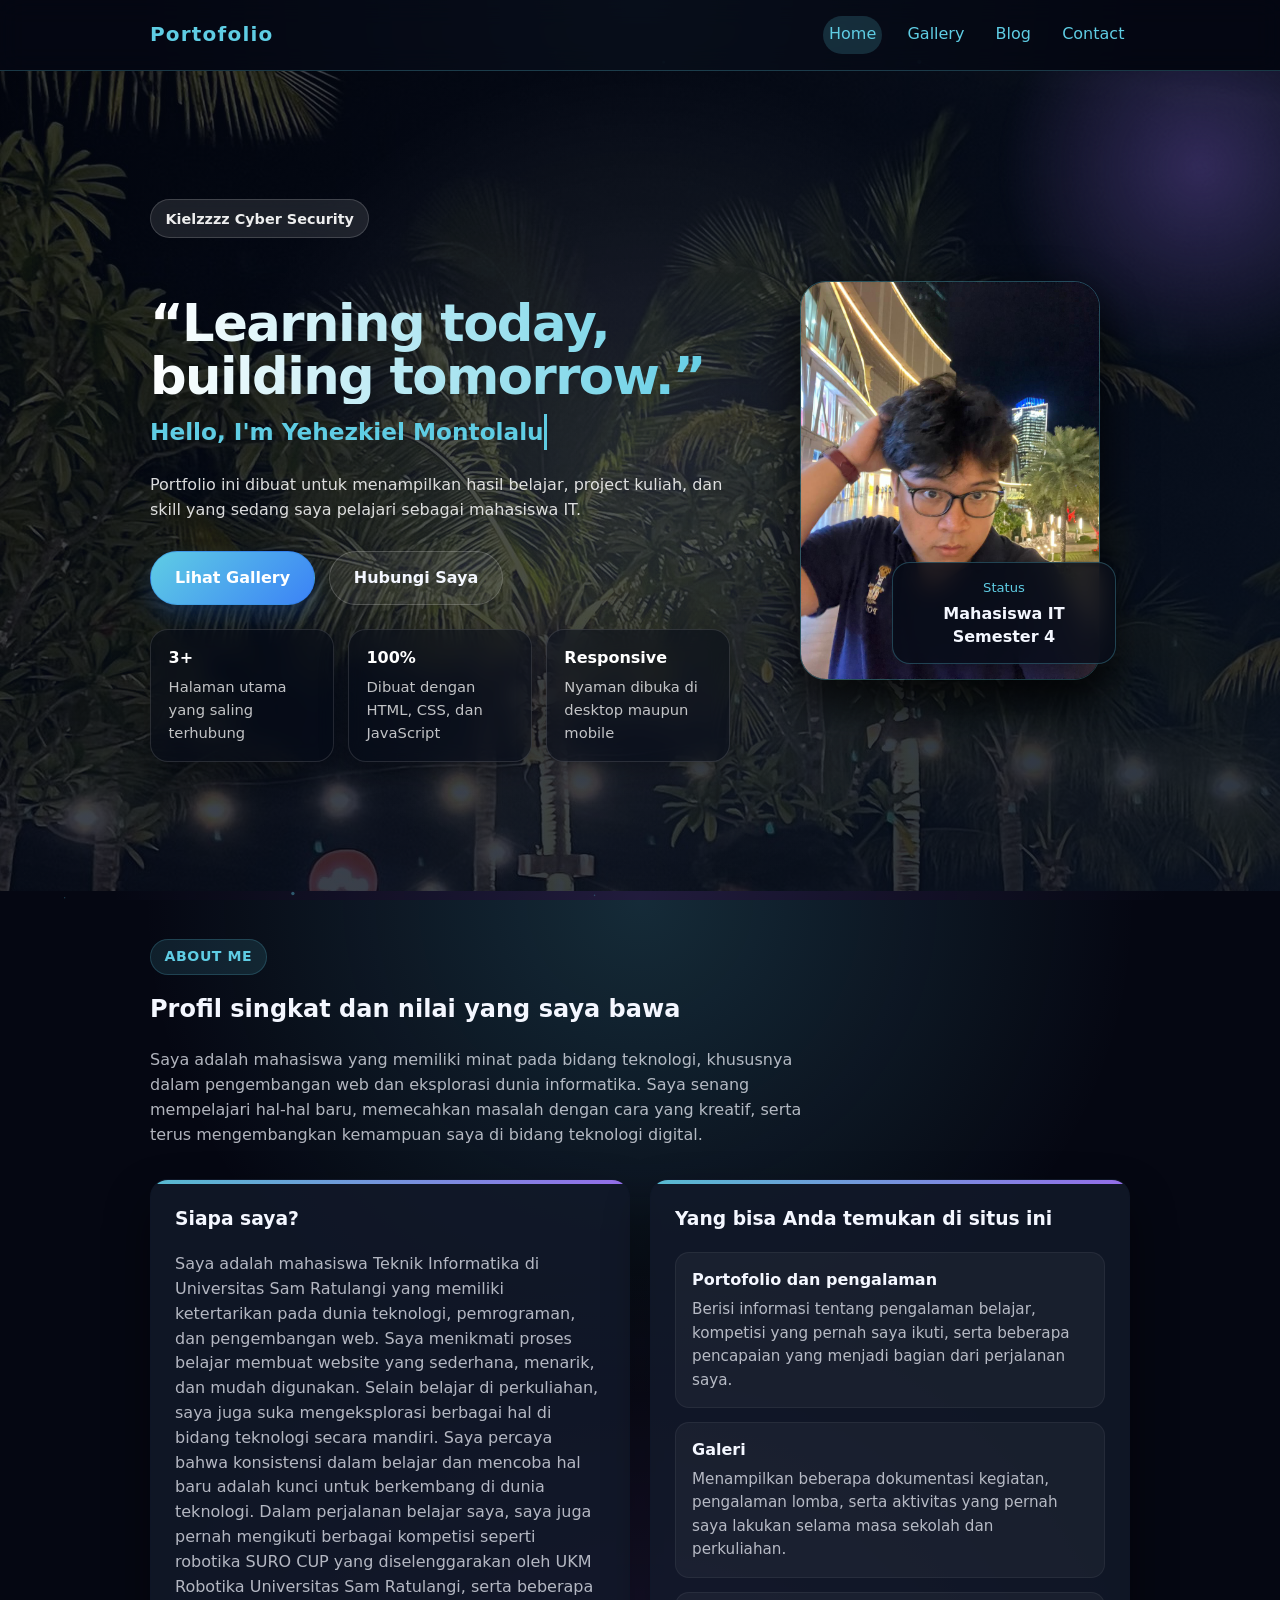
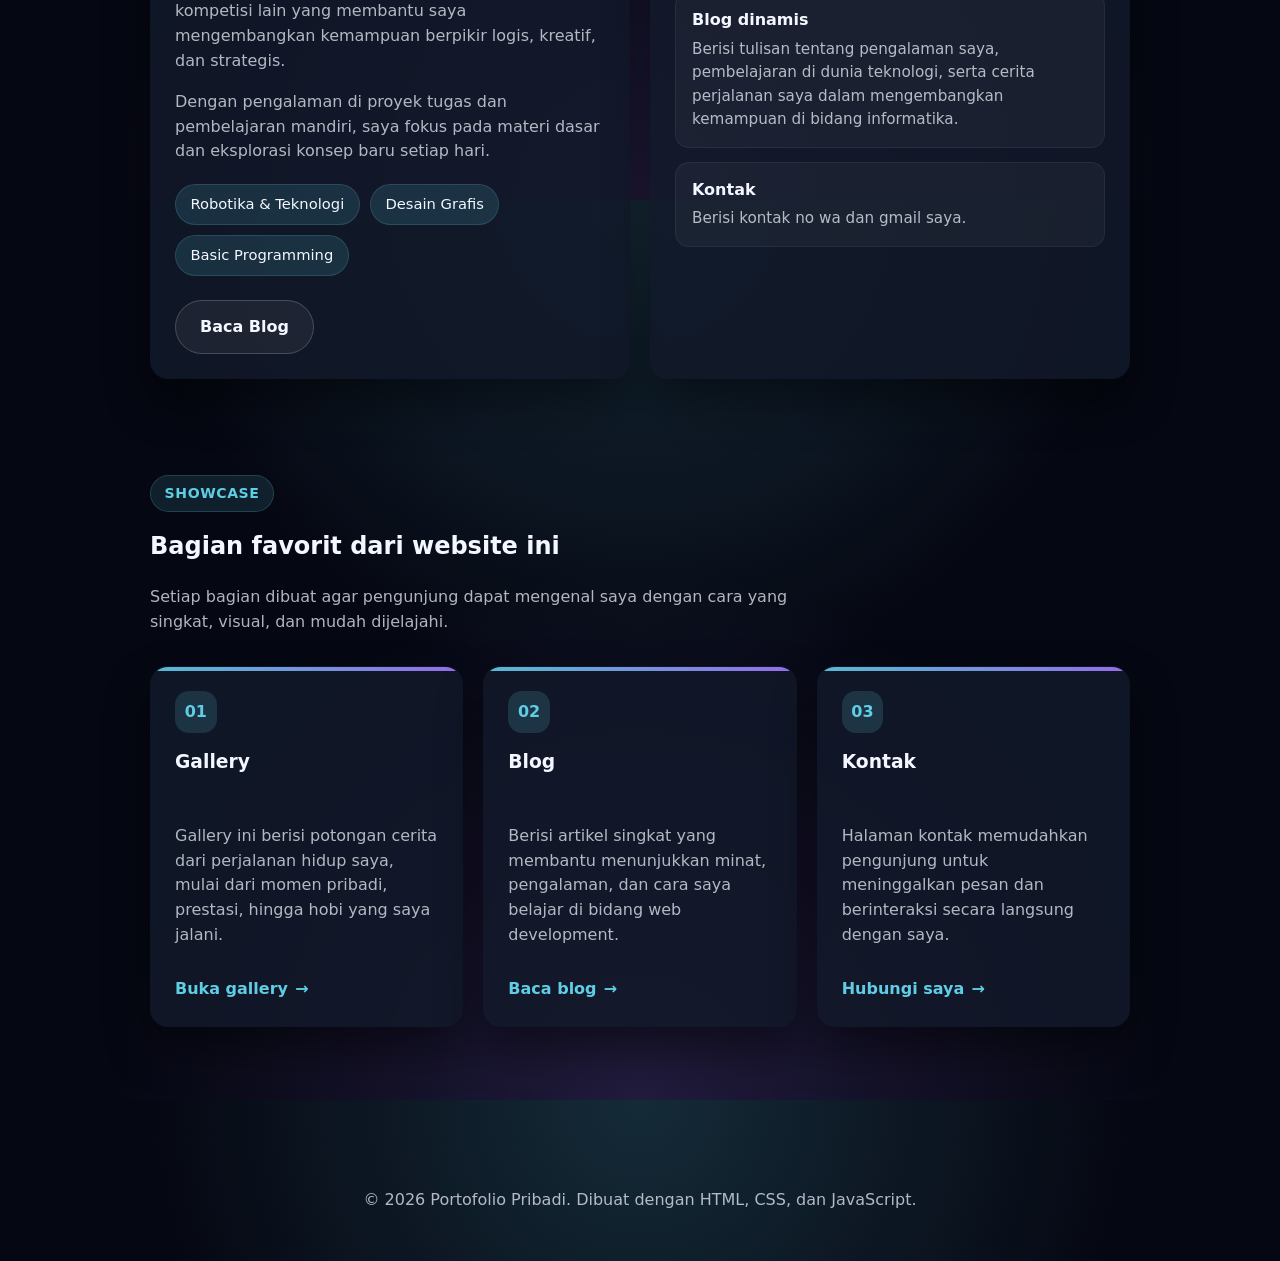
==== INDEX.HTML @ 1a472ebe "first commit" ====
<!DOCTYPE html>
<html lang="id">
  <head>
    <meta charset="UTF-8" />
    <meta name="viewport" content="width=device-width, initial-scale=1.0" />
    <title>Beranda • Portofolio</title>
    <link rel="stylesheet" href="css/styles.css" />
  </head>
  <body class="home-page">
    <header>
      <div class="container navbar">
        <a class="nav-brand" href="index.html">Portofolio</a>
        <button class="toggle-menu" type="button" aria-label="Toggle navigation">
          <svg viewBox="0 0 24 24" fill="none" stroke="currentColor" stroke-width="2" stroke-linecap="round" stroke-linejoin="round">
            <path d="M4 6h16" />
            <path d="M4 12h16" />
            <path d="M4 18h16" />
          </svg>
        </button>
        <nav class="nav-links" aria-label="Primary">
          <a href="index.html">Home</a>
          <a href="gallery.html">Gallery</a>
          <a href="blog.html">Blog</a>
          <a href="contact.html">Contact</a>
        </nav>
      </div>
    </header>

    <main>
      <section class="hero">
        <div class="container">
          <div class="hero-text">
            <span class="hero-badge">Kielzzzz Cyber Security</span>
            <h1>“Learning today, building tomorrow.”</h1>
            <h2>Hello, I'm Yehezkiel Montolalu</h2>
            <p>
              Portfolio ini dibuat untuk menampilkan hasil belajar, project kuliah, 
              dan skill yang sedang saya pelajari sebagai mahasiswa IT.
            </p>
            <div class="hero-actions">
              <a class="btn" href="gallery.html">Lihat Gallery</a>
              <a class="btn btn-secondary" href="contact.html">Hubungi Saya</a>
            </div>
            <div class="hero-stats" aria-label="Ringkasan singkat profil">
              <div class="stat-item">
                <strong>3+</strong>
                <span>Halaman utama yang saling terhubung</span>
              </div>
              <div class="stat-item">
                <strong>100%</strong>
                <span>Dibuat dengan HTML, CSS, dan JavaScript</span>
              </div>
              <div class="stat-item">
                <strong>Responsive</strong>
                <span>Nyaman dibuka di desktop maupun mobile</span>
              </div>
            </div>
          </div>
          <div class="hero-figure">
            <img src="image/Kielzzzz.jpeg" alt="Foto Yehezkiel C.C.A. Montolalu" />
            <div class="figure-badge">
              <span>Status</span>
              <strong>Mahasiswa IT Semester 4</strong>
            </div>
          </div>
        </div>
      </section>

      <section class="section" id="about">
        <div class="container reveal">
          <div class="section-heading">
            <span class="section-kicker">About me</span>
            <h2>Profil singkat dan nilai yang saya bawa</h2>
            <p>
              Saya adalah mahasiswa yang memiliki minat pada bidang teknologi, khususnya dalam pengembangan web dan eksplorasi dunia informatika. 
              Saya senang mempelajari hal-hal baru, memecahkan masalah dengan cara yang kreatif, serta terus mengembangkan kemampuan saya di bidang teknologi digital.
            </p>
          </div>
          <div class="grid grid-2">
            <div class="card card-soft">
              <h3>Siapa saya?</h3>
              <p>
                Saya adalah mahasiswa Teknik Informatika di Universitas Sam Ratulangi yang memiliki ketertarikan pada dunia teknologi, pemrograman, dan pengembangan web. 
                Saya menikmati proses belajar membuat website yang sederhana, menarik, dan mudah digunakan. Selain belajar di perkuliahan, saya juga suka mengeksplorasi berbagai hal di bidang teknologi secara mandiri. 
                Saya percaya bahwa konsistensi dalam belajar dan mencoba hal baru adalah kunci untuk berkembang di dunia teknologi. Dalam perjalanan belajar saya, 
                saya juga pernah mengikuti berbagai kompetisi seperti robotika SURO CUP yang diselenggarakan oleh UKM Robotika Universitas Sam Ratulangi, serta beberapa kompetisi lain yang membantu saya mengembangkan kemampuan berpikir logis, kreatif, dan strategis.
              </p>
              <p>
                Dengan pengalaman di proyek tugas dan pembelajaran mandiri, saya fokus pada
                materi dasar dan eksplorasi konsep baru setiap hari.
              </p>
              <div class="chip-list" aria-label="Keahlian utama">
                <span class="chip">Robotika & Teknologi</span>
                <span class="chip">Desain Grafis</span>
                <span class="chip">Basic Programming</span>
              </div>
              <a class="btn btn-secondary" href="blog.html">Baca Blog</a>
            </div>
            <div class="card feature-card">
              <h3>Yang bisa Anda temukan di situs ini</h3>
              <ul class="feature-list">
                <li>
                  <strong>Portofolio dan pengalaman</strong>
                  <span>Berisi informasi tentang pengalaman belajar, kompetisi yang pernah saya ikuti, 
                    serta beberapa pencapaian yang menjadi bagian dari perjalanan saya.</span>
                </li>
                <li>
                  <strong>Galeri</strong>
                  <span>Menampilkan beberapa dokumentasi kegiatan, pengalaman lomba, 
                    serta aktivitas yang pernah saya lakukan selama masa sekolah dan perkuliahan.</span>
                </li>
                <li>
                  <strong>Blog dinamis</strong>
                  <span>Berisi tulisan tentang pengalaman saya, pembelajaran di dunia teknologi, 
                    serta cerita perjalanan saya dalam mengembangkan kemampuan di bidang informatika.</span>
                </li>
                <li>
                  <strong>Kontak</strong>
                  <span>Berisi kontak no wa dan gmail saya.</span>
                </li>
              </ul>
            </div>
          </div>
        </div>
      </section>

      <section class="section" id="showcase">
        <div class="container reveal">
          <div class="section-heading">
            <span class="section-kicker">Showcase</span>
            <h2>Bagian favorit dari website ini</h2>
            <p>
              Setiap bagian dibuat agar pengunjung dapat mengenal saya dengan cara yang singkat,
              visual, dan mudah dijelajahi.
            </p>
          </div>
          <div class="grid grid-3">
            <div class="card project-card">
              <span class="project-number">01</span>
              <h3>Gallery</h3>
              <p>
                Gallery ini berisi potongan cerita dari perjalanan hidup saya, mulai dari momen pribadi, prestasi, hingga hobi yang saya jalani.              </p>
              <a class="text-link" href="gallery.html">Buka gallery</a>
            </div>
            <div class="card project-card">
              <span class="project-number">02</span>
              <h3>Blog</h3>
              <p>
                Berisi artikel singkat yang membantu menunjukkan minat, pengalaman, dan cara saya
                belajar di bidang web development.
              </p>
              <a class="text-link" href="blog.html">Baca blog</a>
            </div>
            <div class="card project-card">
              <span class="project-number">03</span>
              <h3>Kontak</h3>
              <p>
                Halaman kontak memudahkan pengunjung untuk meninggalkan pesan dan berinteraksi secara
                langsung dengan saya.
              </p>
              <a class="text-link" href="contact.html">Hubungi saya</a>
            </div>
          </div>
        </div>
      </section>
    </main>

    <footer class="footer">
      <div class="container">
        <p>
          &copy; <span id="current-year"></span> Portofolio Pribadi. Dibuat dengan HTML, CSS,
          dan JavaScript.
        </p>
      </div>
    </footer>

    <script src="js/main.js"></script>
  </body>
</html>
---- css/styles.css ----
/* Main stylesheet for Personal Homepage */
:root {
  --bg: #050712;
  --card: rgba(18, 25, 42, 0.85);
  --text: #f4f7ff;
  --muted: rgba(244, 247, 255, 0.72);
  --accent: #5fcde4;
  --accent-2: #a277ff;
  --shadow: 0 22px 45px rgba(0, 0, 0, 0.45);
  --radius: 18px;
  --max-width: 980px;
  --font-sans: system-ui, -apple-system, BlinkMacSystemFont, "Segoe UI", sans-serif;
}

* {
  box-sizing: border-box;
}

html, body {
  height: 100%;
}

html {
  scroll-behavior: smooth;
}
#particles-bg {
  position: fixed;
  top: 0;
  left: 0;
  width: 100%;
  height: 100%;
  z-index: -1;
  pointer-events: none;
}

body {
  margin: 0;
  font-family: var(--font-sans);
  background: radial-gradient(circle at top, rgba(95, 205, 228, 0.18), transparent 45%),
    radial-gradient(circle at bottom, rgba(162, 119, 255, 0.18), transparent 48%),
    var(--bg);
  color: var(--text);
  line-height: 1.55;
  min-height: 100vh;
}

header {
  position: sticky;
  top: 0;
  z-index: 20;
  background: rgba(4, 7, 18, 0.78);
  border-bottom: 1px solid rgba(95, 205, 228, 0.25);
  backdrop-filter: blur(12px);
}

img {
  max-width: 100%;
  display: block;
}

a {
  color: var(--accent);
  text-decoration: none;
}

a:hover {
  text-decoration: underline;
}

.container {
  width: min(94%, var(--max-width));
  margin: 0 auto;
}

.navbar {
  display: flex;
  align-items: center;
  justify-content: space-between;
  padding: 1rem 0;
}

.nav-brand {
  font-weight: 700;
  letter-spacing: 0.06em;
  font-size: 1.25rem;
}

.nav-links {
  display: flex;
  gap: 1.25rem;
  align-items: center;
}

.nav-links a {
  padding: 0.4rem 0.35rem;
  border-radius: 999px;
  font-weight: 500;
  transition: background 160ms ease, transform 160ms ease;
}

.nav-links a:hover,
.nav-links a.active {
  background: rgba(95, 205, 228, 0.18);
}

.toggle-menu {
  display: none;
  background: none;
  border: none;
  cursor: pointer;
  padding: 0.35rem;
  color: inherit;
}

.toggle-menu svg {
  width: 1.5rem;
  height: 1.5rem;
}

main {
  padding: 2.5rem 0 4rem;
}

.home-page main {
  padding-top: 0;
}

.section {
  padding: 3rem 0;
}

.section-heading {
  max-width: 42rem;
  margin-bottom: 2rem;
}

.section-kicker {
  display: inline-flex;
  align-items: center;
  gap: 0.45rem;
  padding: 0.4rem 0.85rem;
  border-radius: 999px;
  margin-bottom: 1rem;
  background: rgba(95, 205, 228, 0.12);
  border: 1px solid rgba(95, 205, 228, 0.2);
  color: var(--accent);
  font-size: 0.88rem;
  font-weight: 700;
  letter-spacing: 0.04em;
  text-transform: uppercase;
}

.section-heading p {
  color: var(--muted);
  margin-bottom: 0;
}

.section h1,
.section h2 {
  margin-top: 0;
}

.hero {
  min-height: calc(100vh - 80px);
  display: grid;
  place-items: center;
  text-align: center;
  padding: 4rem 1rem;
  position: relative;
  overflow: hidden;
  background: linear-gradient(135deg, rgba(2, 6, 18, 0.72), rgba(7, 16, 31, 0.84)), url('../image/bckground.jpeg') center/cover no-repeat;
  animation: heroGlow 18s ease-in-out infinite;
}

.hero::before {
  content: "";
  position: absolute;
  inset: 0;
  background: radial-gradient(circle, rgba(255, 255, 255, 0.12), transparent 55%);
  opacity: 0.9;
  mix-blend-mode: screen;
  pointer-events: none;
}

.hero::after {
  content: "";
  position: absolute;
  width: 26rem;
  height: 26rem;
  right: -8rem;
  top: -7rem;
  border-radius: 50%;
  background: radial-gradient(circle, rgba(162, 119, 255, 0.28), transparent 68%);
  filter: blur(6px);
  pointer-events: none;
}

.hero > .container {
  position: relative;
  z-index: 1;
  display: grid;
  grid-template-columns: minmax(0, 1fr) minmax(0, 360px);
  gap: 2.5rem;
  align-items: center;
}

.hero-text {
  text-align: left;
}

.hero-badge {
  display: inline-flex;
  align-items: center;
  padding: 0.45rem 0.9rem;
  margin-bottom: 1rem;
  border-radius: 999px;
  background: rgba(255, 255, 255, 0.1);
  border: 1px solid rgba(255, 255, 255, 0.16);
  color: rgba(255, 255, 255, 0.92);
  font-size: 0.9rem;
  font-weight: 600;
  backdrop-filter: blur(10px);
}

.hero-text h1 {
  font-size: clamp(2.4rem, 4vw, 3.8rem);
  letter-spacing: -0.03em;
  line-height: 1.05;
  margin-bottom: 0.6rem;
  color: transparent;
  background: linear-gradient(90deg, #fff, var(--accent), #fff);
  background-size: 200% auto;
  -webkit-background-clip: text;
  background-clip: text;
  -webkit-text-fill-color: transparent;
  animation: gradientText 5s ease infinite;
}

@keyframes gradientText {
  0% { background-position: 0% 50%; }
  50% { background-position: 100% 50%; }
  100% { background-position: 0% 50%; }
}


.reveal {
  opacity: 0;
  transform: translateY(30px);
  transition: all 0.8s cubic-bezier(0.5, 0, 0, 1);
}

.reveal.active {
  opacity: 1;
  transform: translateY(0);
}

@keyframes floatAnim {
  0% { transform: translateY(0px); }
  50% { transform: translateY(-15px); }
  100% { transform: translateY(0px); }
}


.hero-text h2 {
  margin: 0 0 1rem;
  color: var(--accent);
  font-size: clamp(1.1rem, 2vw, 1.45rem);
  font-weight: 600;
  display: inline-block;
  overflow: hidden;
  white-space: nowrap;
  border-right: 0.15em solid var(--accent);
  animation: typing 3s steps(40, end), blink-caret 0.75s step-end infinite;
}

@keyframes typing {
  from { width: 0 }
  to { width: 100% }
}

@keyframes blink-caret {
  from, to { border-color: transparent }
  50% { border-color: var(--accent) }
}

.hero-text p {
  max-width: 42rem;
  margin: 0 0 1.75rem;
  color: rgba(255, 255, 255, 0.85);
}

.hero-actions {
  display: flex;
  flex-wrap: wrap;
  gap: 0.85rem;
  margin-bottom: 1.5rem;
}

.hero-stats {
  display: grid;
  grid-template-columns: repeat(3, minmax(0, 1fr));
  gap: 0.85rem;
  max-width: 48rem;
}

.stat-item {
  padding: 1rem 1.1rem;
  border-radius: 18px;
  background: rgba(7, 12, 24, 0.56);
  border: 1px solid rgba(255, 255, 255, 0.12);
  box-shadow: 0 12px 30px rgba(0, 0, 0, 0.22);
  backdrop-filter: blur(10px);
}

.stat-item strong {
  display: block;
  margin-bottom: 0.35rem;
  font-size: 1rem;
  color: #fff;
}

.stat-item span {
  display: block;
  font-size: 0.92rem;
  color: rgba(255, 255, 255, 0.75);
}

.hero-figure {
  position: relative;
  width: 100%;
  max-width: 300px;
  margin: 0 auto;
}

.hero-figure img {
  width: 100%;
  border-radius: 26px;
  border: 1px solid rgba(95, 205, 228, 0.32);
  box-shadow: 0 22px 40px rgba(0, 0, 0, 0.55);
  filter: drop-shadow(0 10px 20px rgba(0, 0, 0, 0.35));
  animation: floatAnim 6s ease-in-out infinite;
  transition: transform 240ms ease, filter 240ms ease;
}

.hero-figure img:hover {
  transform: translateY(-6px) scale(1.01);
  filter: drop-shadow(0 16px 28px rgba(0, 0, 0, 0.55));
}

.figure-badge {
  position: absolute;
  right: -1rem;
  bottom: 1rem;
  max-width: 14rem;
  padding: 0.95rem 1rem;
  border-radius: 18px;
  background: rgba(7, 12, 24, 0.82);
  border: 1px solid rgba(95, 205, 228, 0.28);
  box-shadow: 0 18px 30px rgba(0, 0, 0, 0.35);
  backdrop-filter: blur(12px);
}

.figure-badge span {
  display: block;
  margin-bottom: 0.3rem;
  color: var(--accent);
  font-size: 0.82rem;
}

.figure-badge strong {
  display: block;
  line-height: 1.4;
}

@media (max-width: 900px) {
  .hero > .container {
    grid-template-columns: 1fr;
  }

  .hero-text {
    text-align: center;
  }

  .hero-text p {
    margin: 0 auto 1.75rem;
  }

  .hero-actions {
    justify-content: center;
  }

  .hero-stats {
    grid-template-columns: 1fr;
  }

  .hero-figure {
    opacity: 0.95;
  }

  .figure-badge {
    right: 0;
  }
}

.btn {
  display: inline-flex;
  align-items: center;
  justify-content: center;
  gap: 0.55rem;
  padding: 0.85rem 1.5rem;
  border-radius: 999px;
  border: 1px solid rgba(29, 110, 223, 0.35);
  background: linear-gradient(135deg, var(--accent), #3b82f6);
  color: #fff;
  cursor: pointer;
  font-weight: 600;
  box-shadow: 0 12px 24px rgba(29, 110, 223, 0.24);
  transition: transform 150ms ease, background 160ms ease, box-shadow 160ms ease;
}

.btn:hover {
  transform: translateY(-2px);
  background: linear-gradient(135deg, #76dced, #4f8fff);
  box-shadow: 0 16px 28px rgba(29, 110, 223, 0.3);
  text-decoration: none;
}

.btn-secondary {
  background: rgba(255, 255, 255, 0.06);
  border-color: rgba(255, 255, 255, 0.18);
  color: var(--text);
  box-shadow: none;
}

.btn-secondary:hover {
  background: rgba(255, 255, 255, 0.12);
}

.grid {
  display: grid;
  gap: 1.25rem;
}

.grid-2 {
  grid-template-columns: repeat(2, minmax(0, 1fr));
}

.grid-3 {
  grid-template-columns: repeat(3, minmax(0, 1fr));
}

.card {
  padding: 1.5rem;
  border-radius: var(--radius);
  background: var(--card);
  box-shadow: var(--shadow);
  border: 1px solid rgba(13, 27, 42, 0.12);
  position: relative;
  overflow: hidden;
  transition: transform 180ms ease, border-color 180ms ease, box-shadow 180ms ease;
}

.card::before {
  content: "";
  position: absolute;
  inset: 0 0 auto;
  height: 4px;
  background: linear-gradient(90deg, var(--accent), var(--accent-2));
  opacity: 0.9;
}

.card:hover {
  transform: translateY(-6px);
  border-color: rgba(95, 205, 228, 0.22);
  box-shadow: 0 26px 45px rgba(0, 0, 0, 0.35);
}

.card h3 {
  margin-top: 0;
}

.card p {
  color: var(--muted);
}

.chip-list {
  display: flex;
  flex-wrap: wrap;
  gap: 0.65rem;
  margin: 1.25rem 0 1.5rem;
}

.chip {
  padding: 0.5rem 0.9rem;
  border-radius: 999px;
  background: rgba(95, 205, 228, 0.14);
  border: 1px solid rgba(95, 205, 228, 0.18);
  color: var(--text);
  font-size: 0.92rem;
}

.feature-list {
  list-style: none;
  padding: 0;
  margin: 1rem 0 0;
  display: grid;
  gap: 0.85rem;
}

.feature-list li {
  display: grid;
  gap: 0.3rem;
  padding: 0.95rem 1rem;
  border-radius: 14px;
  background: rgba(255, 255, 255, 0.04);
  border: 1px solid rgba(255, 255, 255, 0.06);
}

.feature-list span {
  color: var(--muted);
  font-size: 0.95rem;
}

.project-card {
  display: flex;
  flex-direction: column;
  gap: 0.85rem;
  height: 100%;
}

.project-number {
  display: inline-grid;
  place-items: center;
  width: 2.6rem;
  height: 2.6rem;
  border-radius: 14px;
  background: rgba(95, 205, 228, 0.16);
  color: var(--accent);
  font-weight: 700;
}

.text-link {
  display: inline-flex;
  align-items: center;
  gap: 0.45rem;
  margin-top: auto;
  font-weight: 700;
}

.text-link::after {
  content: "→";
  transition: transform 160ms ease;
}

.text-link:hover {
  text-decoration: none;
}

.text-link:hover::after {
  transform: translateX(4px);
}

.card small {
  color: rgba(244, 247, 255, 0.65);
}

.footer {
  padding: 2rem 0;
  border-top: 1px solid rgba(13, 27, 42, 0.12);
  text-align: center;
  color: var(--muted);
}

.footer a {
  color: var(--muted);
}

@media (max-width: 820px) {
  .grid-2 {
    grid-template-columns: 1fr;
  }
  .grid-3 {
    grid-template-columns: 1fr;
  }
}

@media (max-width: 660px) {
  .nav-links {
    position: fixed;
    inset: 72px 0 0;
    flex-direction: column;
    align-items: flex-start;
    padding: 1.25rem;
    gap: 0.85rem;
    background: rgba(4, 7, 18, 0.95);
    box-shadow: 0 12px 25px rgba(0, 0, 0, 0.45);
    transform: translateY(-200%);
    transition: transform 220ms ease;
  }

  .hero {
    padding-inline: 0;
  }

  .nav-links.open {
    transform: translateY(0);
  }

  .toggle-menu {
    display: block;
  }
}

/* Gallery */
.gallery-grid {
  columns: 3 280px;
  column-gap: 1.5rem;
}

.photo {
  break-inside: avoid;
  margin-bottom: 1.5rem;
  border-radius: 18px;
  overflow: hidden;
  position: relative;
  cursor: pointer;
  border: 1px solid rgba(95, 205, 228, 0.2);
  box-shadow: 0 8px 24px rgba(0, 0, 0, 0.2);
  background: var(--card);
  transition: transform 0.3s ease, box-shadow 0.3s ease, border-color 0.3s ease;
}

.photo:hover {
  transform: translateY(-8px);
  box-shadow: 0 16px 32px rgba(95, 205, 228, 0.25);
  border-color: rgba(95, 205, 228, 0.5);
}

.post-img {
  width: 100%;
  height: 250px;
  object-fit: contain;
  border-radius: 12px;
  margin-bottom: 1rem;
  background: var(--card);
}

.read-more-link {
  display: inline-block;
  margin-top: 1rem;
  color: var(--accent);
  font-weight: 600;
  text-decoration: none;
  transition: transform 0.3s ease;
}

.read-more-link:hover {
  transform: translateX(5px);
}

.photo img, .photo video {
  width: 100%;
  height: auto;
  display: block;
  object-fit: cover;
  transition: transform 0.5s ease;
}

.photo:hover img, .photo:hover video {
  transform: scale(1.05);
}

.photo-overlay {
  position: absolute;
  inset: 0;
  background: linear-gradient(to top, rgba(11, 18, 32, 0.95) 0%, rgba(11, 18, 32, 0.4) 40%, transparent 100%);
  display: flex;
  align-items: flex-end;
  padding: 1.5rem;
  opacity: 0;
  transition: opacity 0.3s ease;
}

.photo:hover .photo-overlay {
  opacity: 1;
}

.photo-overlay-content {
  transform: translateY(20px);
  transition: transform 0.3s ease;
}

.photo:hover .photo-overlay-content {
  transform: translateY(0);
}

.photo-title {
  color: #fff;
  margin: 0 0 0.25rem 0;
  font-size: 1.15rem;
  font-weight: 600;
}

.photo-icon {
  display: inline-flex;
  align-items: center;
  justify-content: center;
  width: 2rem;
  height: 2rem;
  border-radius: 50%;
  background: var(--accent);
  color: #fff;
  margin-bottom: 0.75rem;
}

/* Lightbox */
.lightbox {
  position: fixed;
  inset: 0;
  background: rgba(0, 0, 0, 0.85);
  display: none;
  align-items: center;
  justify-content: center;
  padding: 2rem;
  z-index: 40;
}

.lightbox.open {
  display: flex;
}

.lightbox video,
.lightbox img {
  max-width: 95%;
  max-height: 85%;
  border-radius: var(--radius);
  box-shadow: var(--shadow);
}

.lightbox .caption {
  margin-top: 1rem;
  font-size: 0.95rem;
  color: var(--muted);
  text-align: center;
}

.lightbox .close {
  position: absolute;
  top: 1.25rem;
  right: 1.25rem;
  width: 2.3rem;
  height: 2.3rem;
  display: grid;
  place-items: center;
  border-radius: 999px;
  border: 1px solid rgba(13, 27, 42, 0.18);
  background: rgba(255, 255, 255, 0.92);
  cursor: pointer;
  color: var(--text);
}

.lightbox .close:hover {
  background: rgba(13, 27, 42, 0.9);
}

/* Blog */
.post {
  display: grid;
  gap: 1rem;
}

.post-header {
  display: flex;
  align-items: baseline;
  justify-content: space-between;
  flex-wrap: wrap;
  gap: 0.75rem;
}

.post-header h3 {
  margin: 0;
}

.post-body {
  color: var(--muted);
}

.post-body p {
  margin-top: 0;
}

.read-more {
  display: inline-flex;
  align-items: center;
  gap: 0.5rem;
  color: var(--accent);
  cursor: pointer;
  font-weight: 600;
  border: none;
  background: none;
  padding: 0;
}

.read-more:hover {
  text-decoration: underline;
}

/* Contact */
.contact-grid {
  grid-template-columns: minmax(0, 1fr) minmax(0, 1fr);
  gap: 2rem;
}

@media (max-width: 900px) {
  .contact-grid {
    grid-template-columns: 1fr;
  }
}

form {
  display: grid;
  gap: 1.05rem;
}

label {
  display: flex;
  flex-direction: column;
  gap: 0.35rem;
  font-weight: 600;
  color: var(--text);
}

/* Social Links */
.social-links {
  display: flex;
  flex-direction: column;
  gap: 1rem;
  margin-top: 1rem;
}

.social-item {
  display: flex;
  align-items: center;
  padding: 0.5rem;
  border-radius: 12px;
  background: rgba(255, 255, 255, 0.05);
  border: 1px solid rgba(255, 255, 255, 0.1);
  transition: transform 0.3s ease, background 0.3s ease, box-shadow 0.3s ease;
}

.social-item:hover {
  transform: translateX(10px);
  background: rgba(95, 205, 228, 0.15);
  border-color: rgba(95, 205, 228, 0.3);
  box-shadow: 0 4px 15px rgba(95, 205, 228, 0.2);
}

.social-item img {
  border-radius: 50%;
  margin-right: 0.75rem;
  vertical-align: middle;
}

.social-item a {
  color: var(--text);
  font-weight: 600;
  text-decoration: none;
  transition: color 0.3s ease;
}

.social-item:hover a {
  color: var(--accent);
}

.form-note {
  opacity: 0;
  transition: opacity 300ms ease;
  margin-top: 1rem;
  color: var(--accent);
}

input,
textarea {
  padding: 0.9rem 1rem;
  border-radius: 14px;
  border: 1px solid rgba(95, 205, 228, 0.22);
  background: rgba(4, 7, 18, 0.85);
  color: var(--text);
  resize: vertical;
  min-height: 2.5rem;
}

input:focus,
textarea:focus {
  outline: 2px solid rgba(95, 205, 228, 0.65);
  outline-offset: 2px;
}

.form-note {
  font-size: 0.9rem;
  color: rgba(13, 27, 42, 0.65);
}

@keyframes heroGlow {
  0%,
  100% {
    background-position: 30% 20%, 70% 35%, 0% 0%;
  }
  50% {
    background-position: 25% 25%, 75% 40%, 0% 0%;
  }
}

@media (prefers-reduced-motion: reduce) {
  * {
    transition: none !important;
  }
}
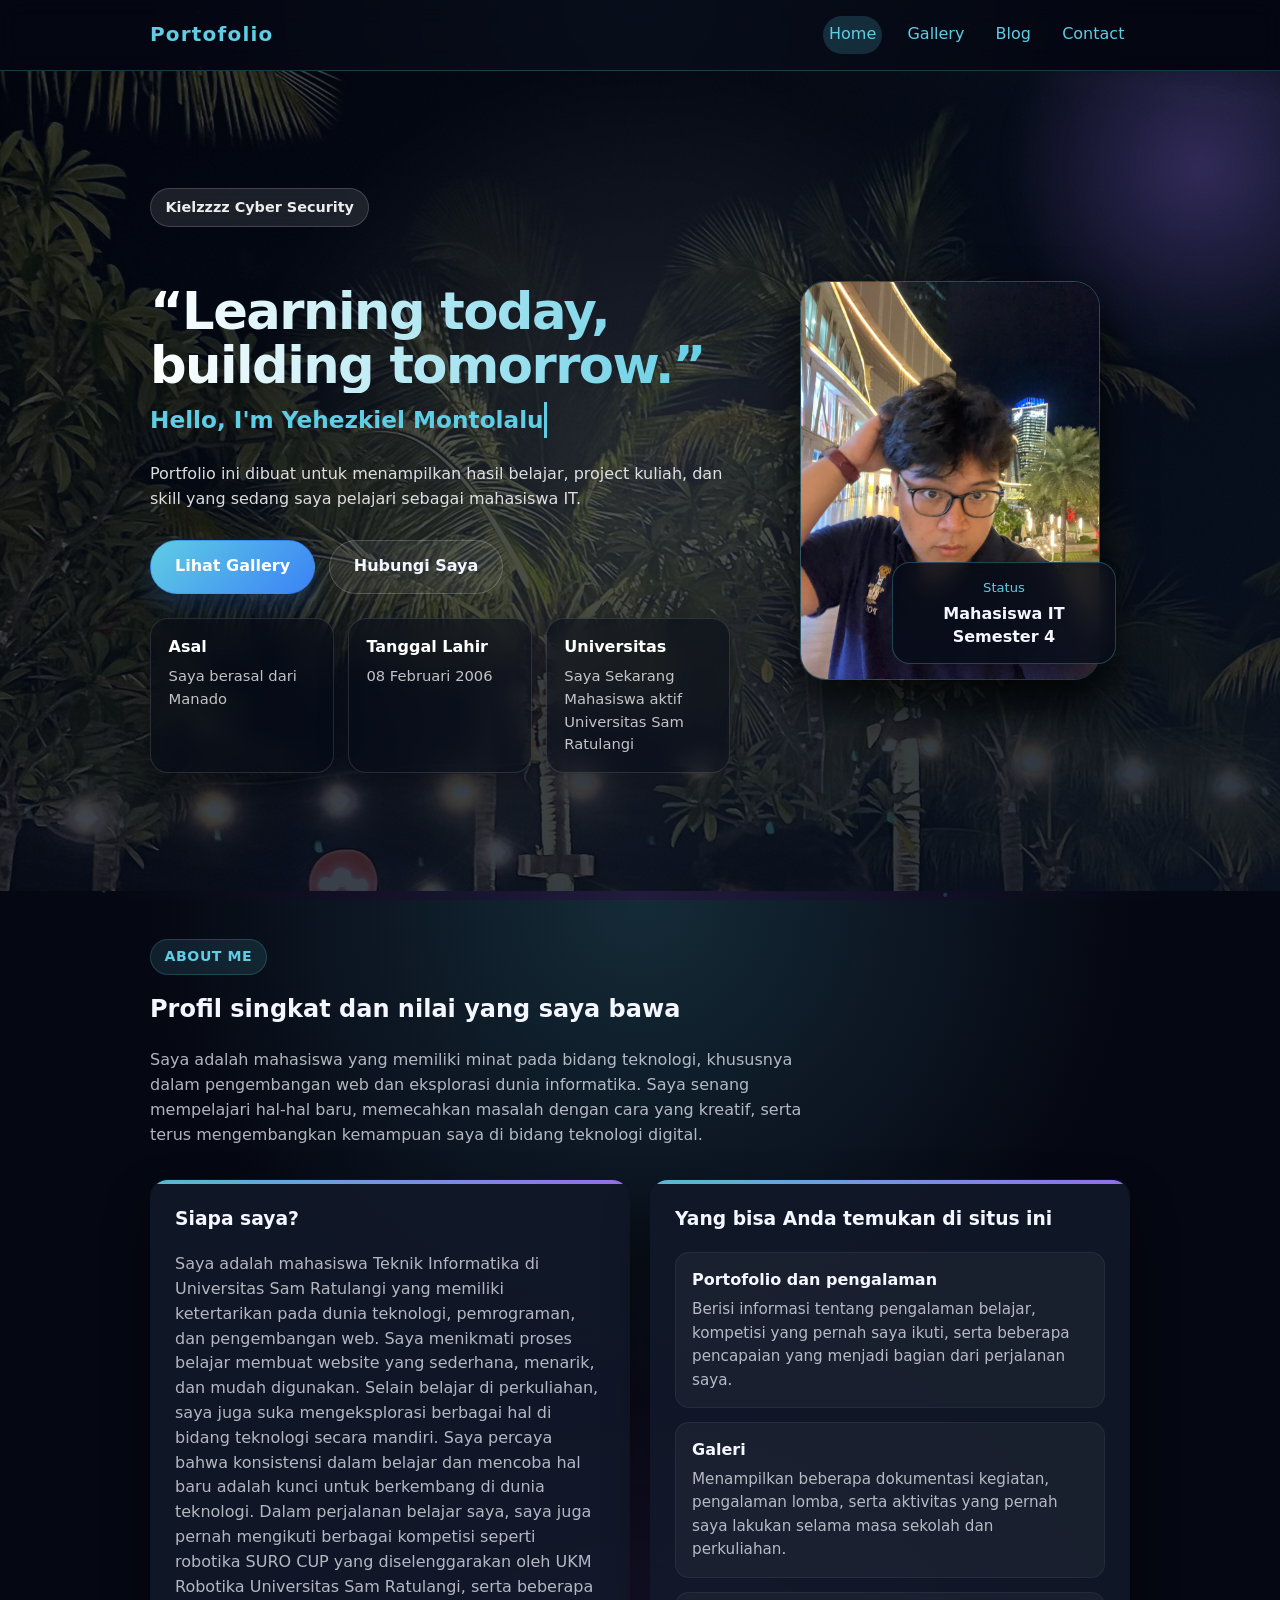
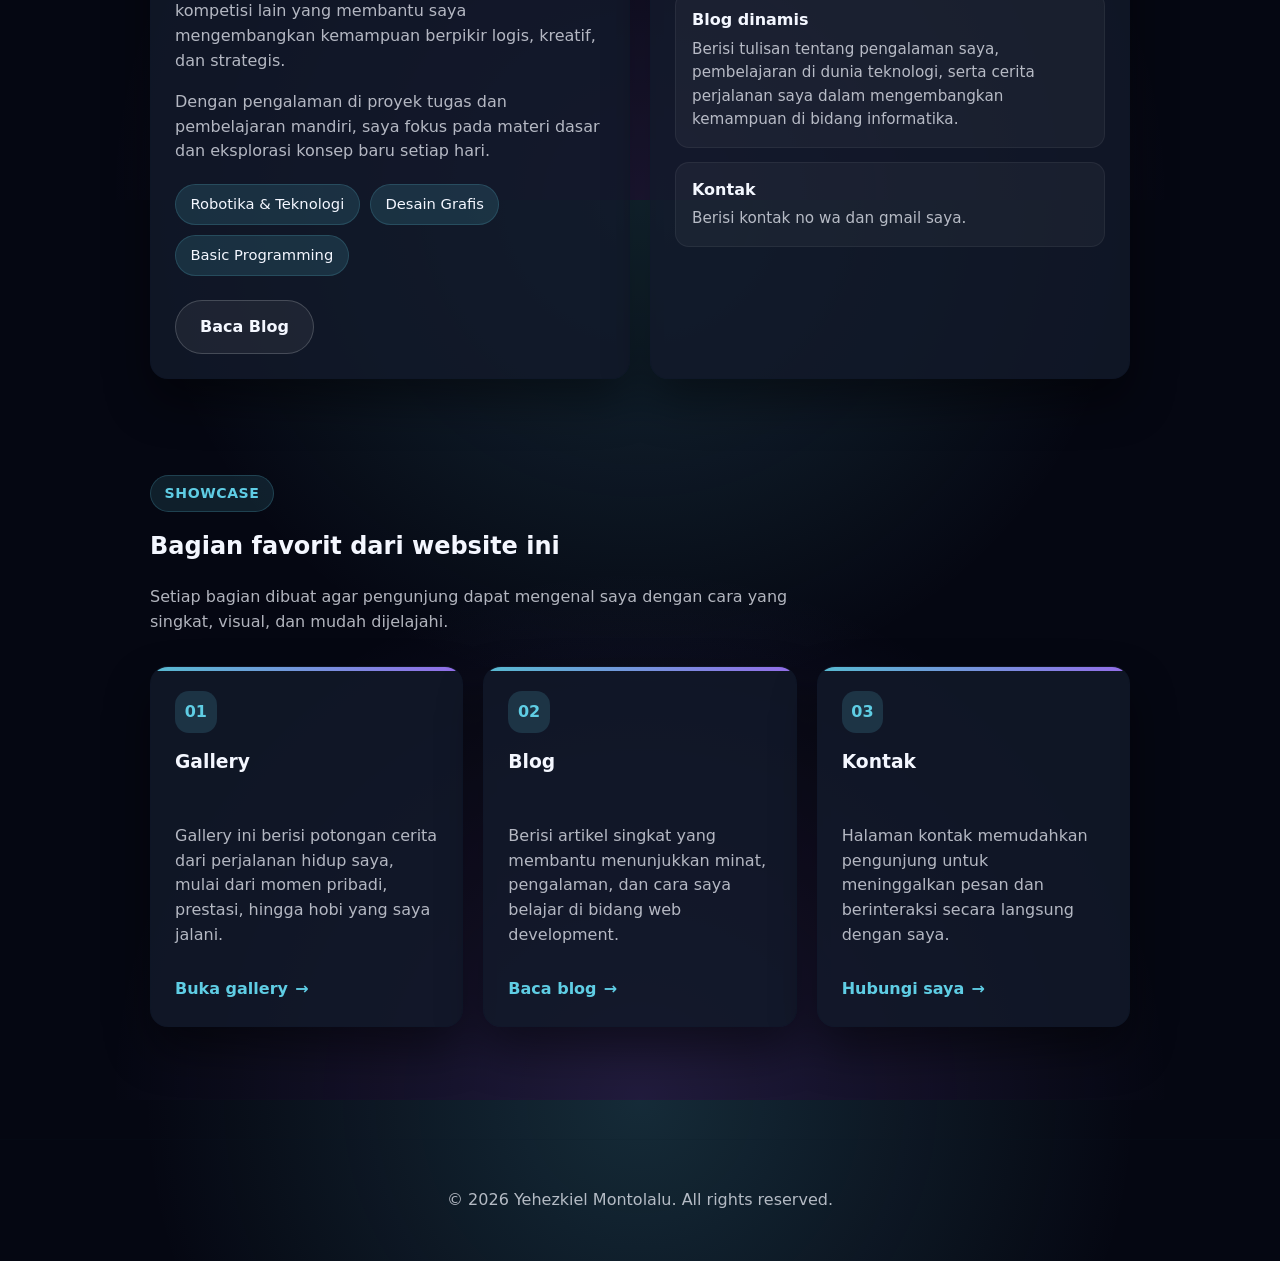
==== commit 6825b547: "updatee" ====
--- a/INDEX.HTML
+++ b/INDEX.HTML
@@ -43,16 +43,16 @@
             </div>
             <div class="hero-stats" aria-label="Ringkasan singkat profil">
               <div class="stat-item">
-                <strong>3+</strong>
-                <span>Halaman utama yang saling terhubung</span>
+                <strong>Asal</strong>
+                <span>Saya berasal dari Manado</span>
               </div>
               <div class="stat-item">
-                <strong>100%</strong>
-                <span>Dibuat dengan HTML, CSS, dan JavaScript</span>
+                <strong>Tanggal Lahir</strong>
+                <span>08 Februari 2006</span>
               </div>
               <div class="stat-item">
-                <strong>Responsive</strong>
-                <span>Nyaman dibuka di desktop maupun mobile</span>
+                <strong>Universitas</strong>
+                <span>Saya Sekarang Mahasiswa aktif Universitas Sam Ratulangi</span>
               </div>
             </div>
           </div>
@@ -168,8 +168,7 @@
     <footer class="footer">
       <div class="container">
         <p>
-          &copy; <span id="current-year"></span> Portofolio Pribadi. Dibuat dengan HTML, CSS,
-          dan JavaScript.
+          &copy; <span id="current-year"></span> Yehezkiel Montolalu. All rights reserved.
         </p>
       </div>
     </footer>
